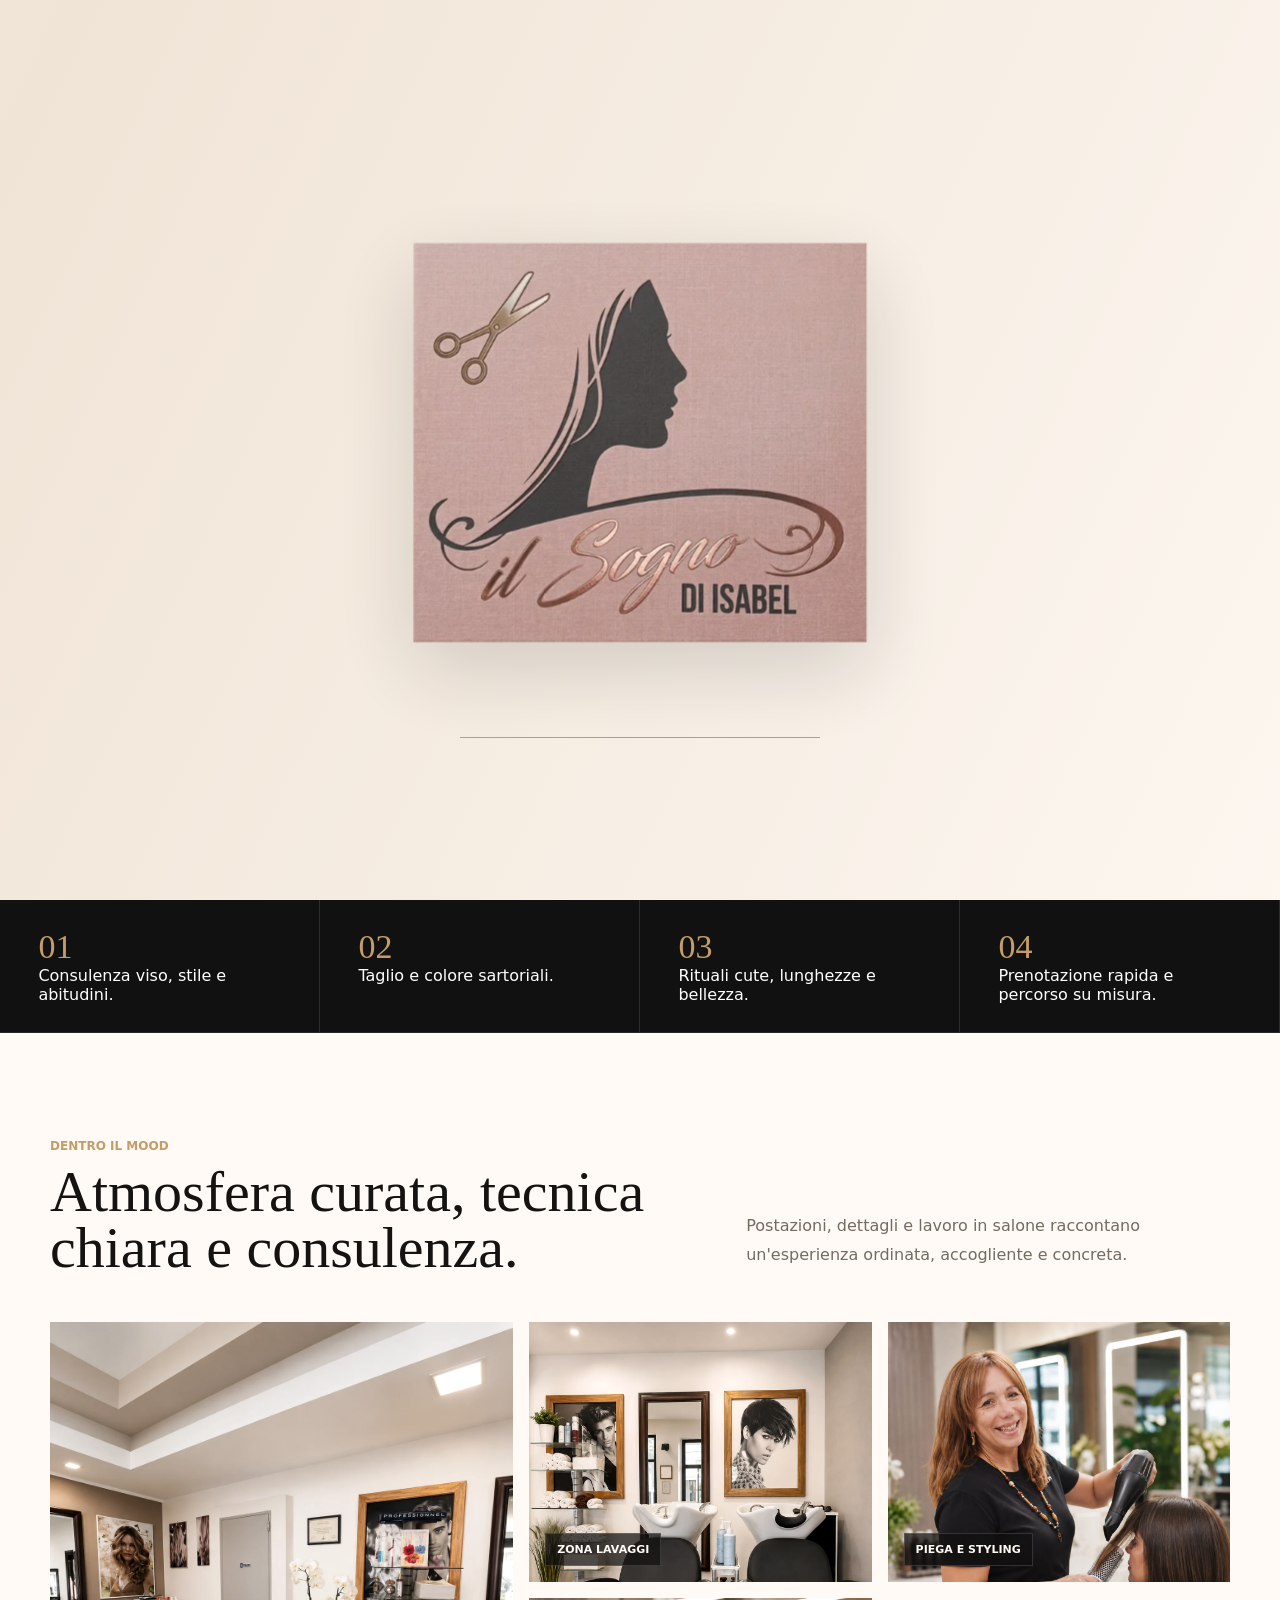
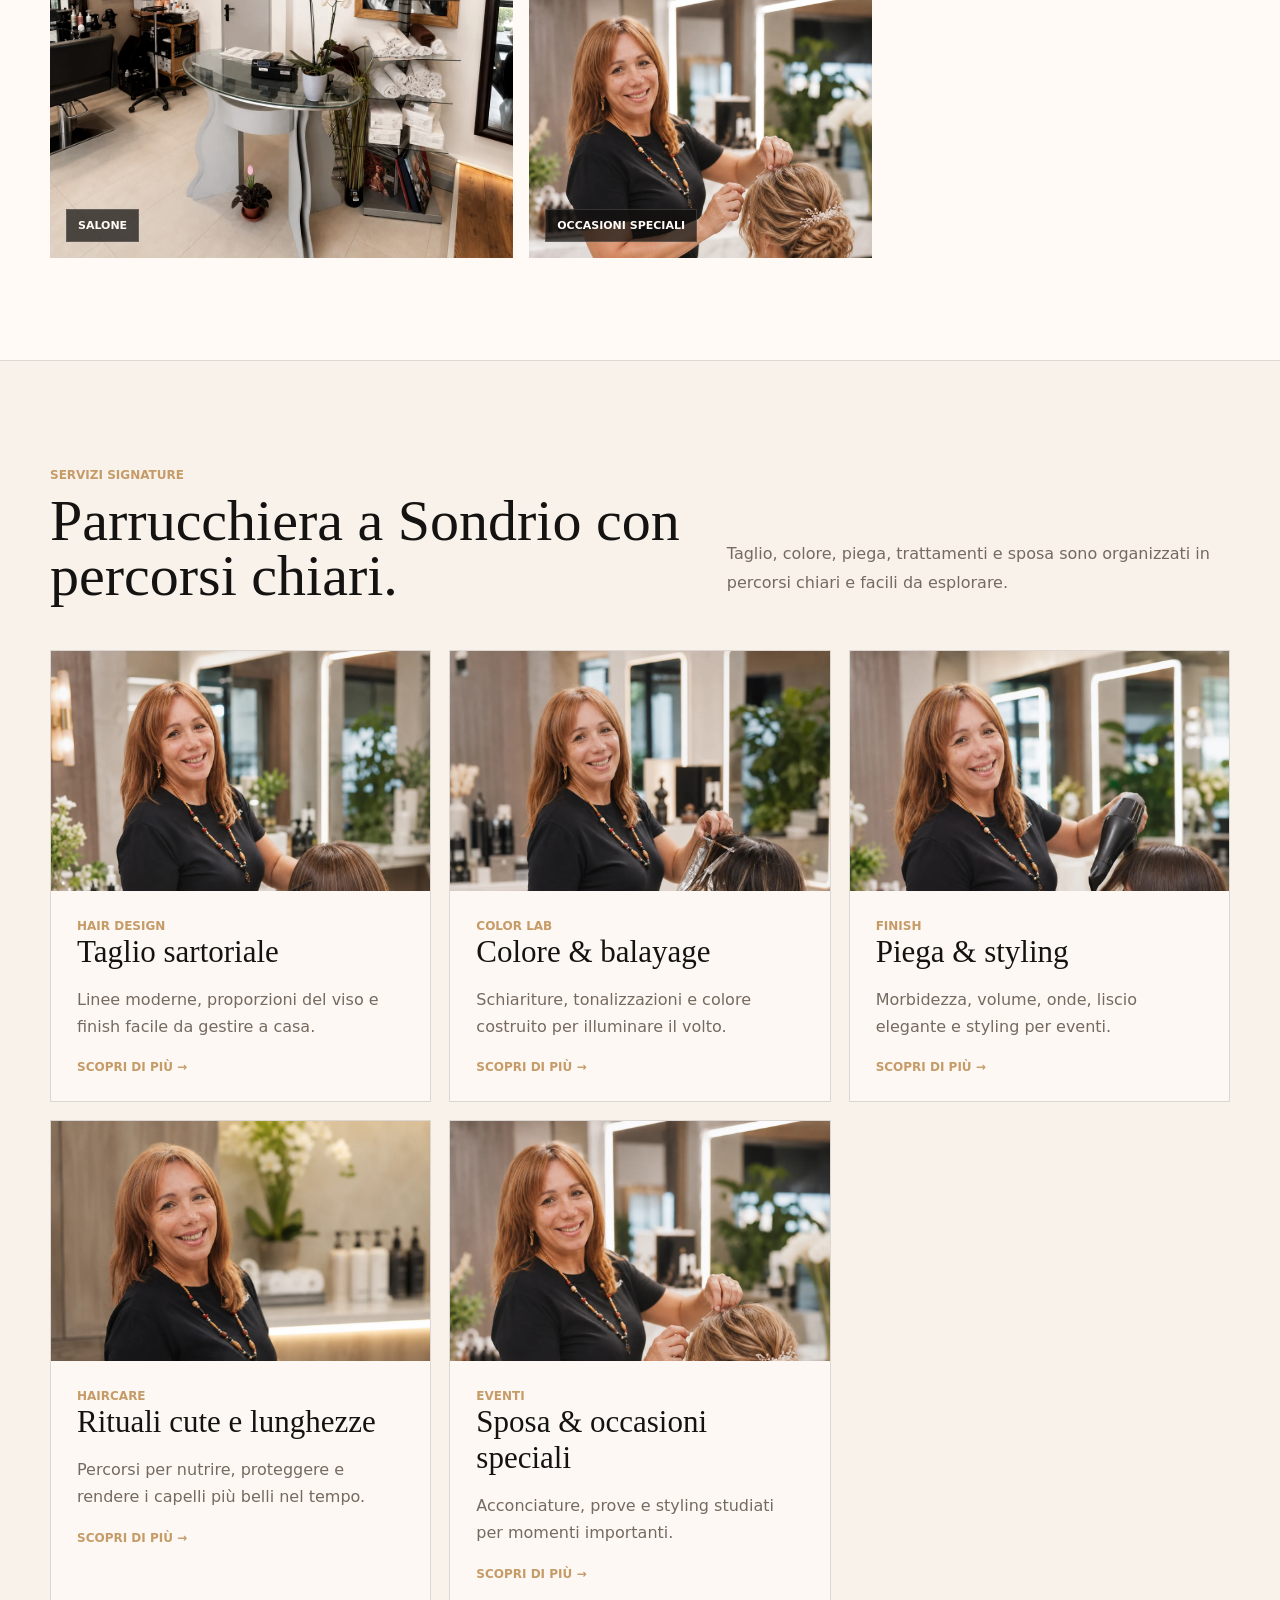
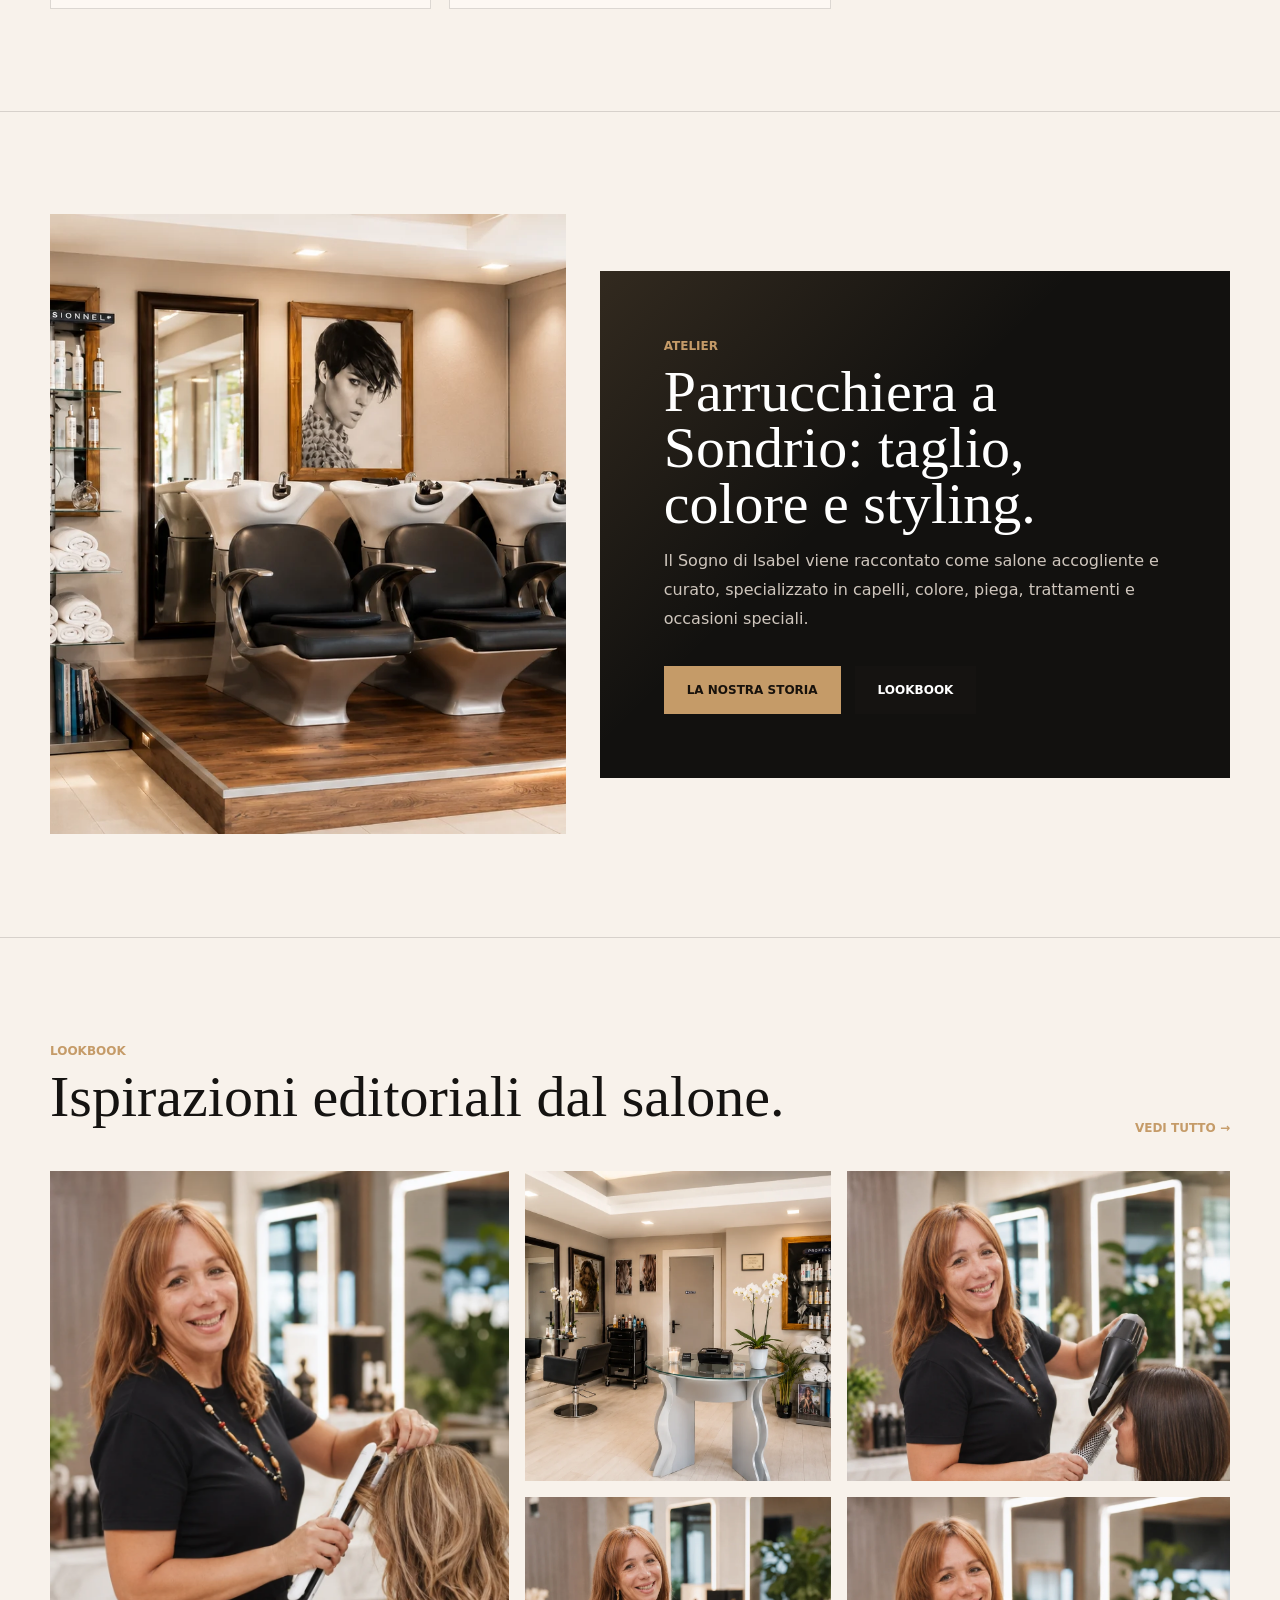
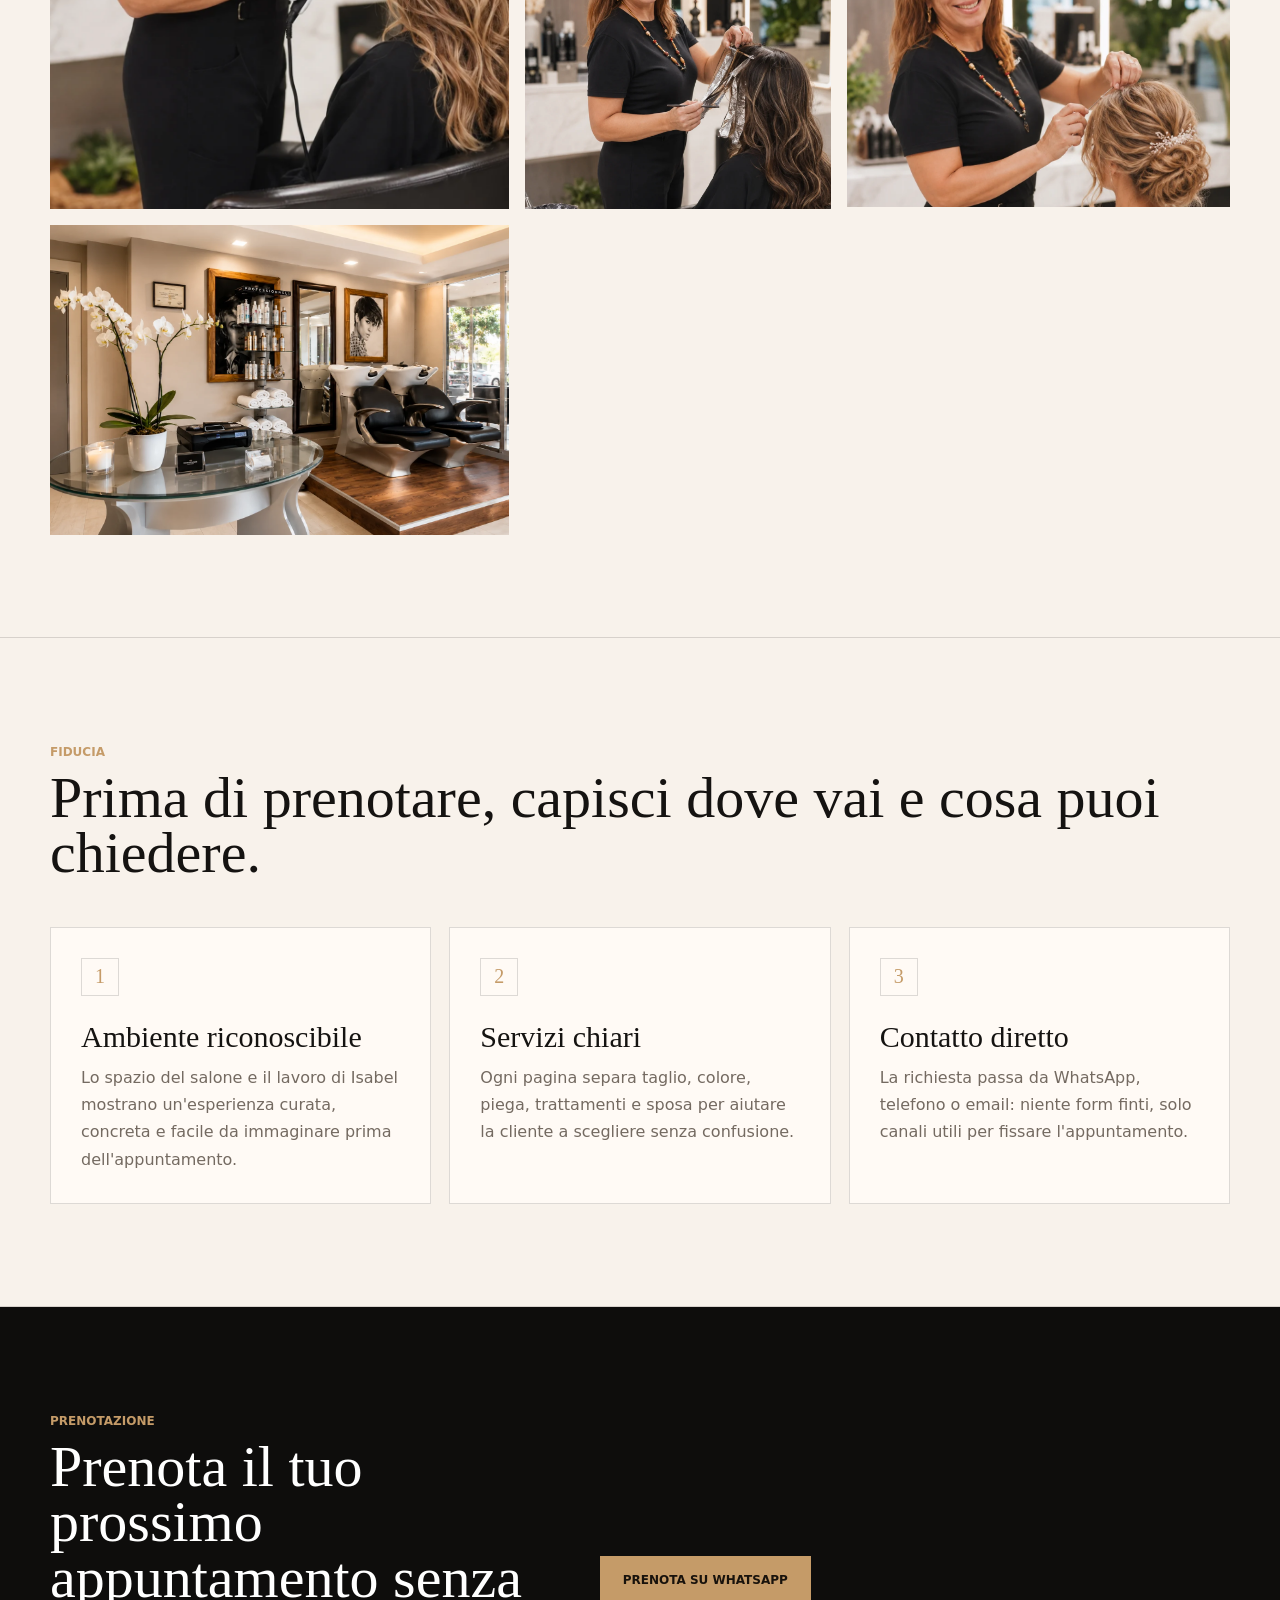
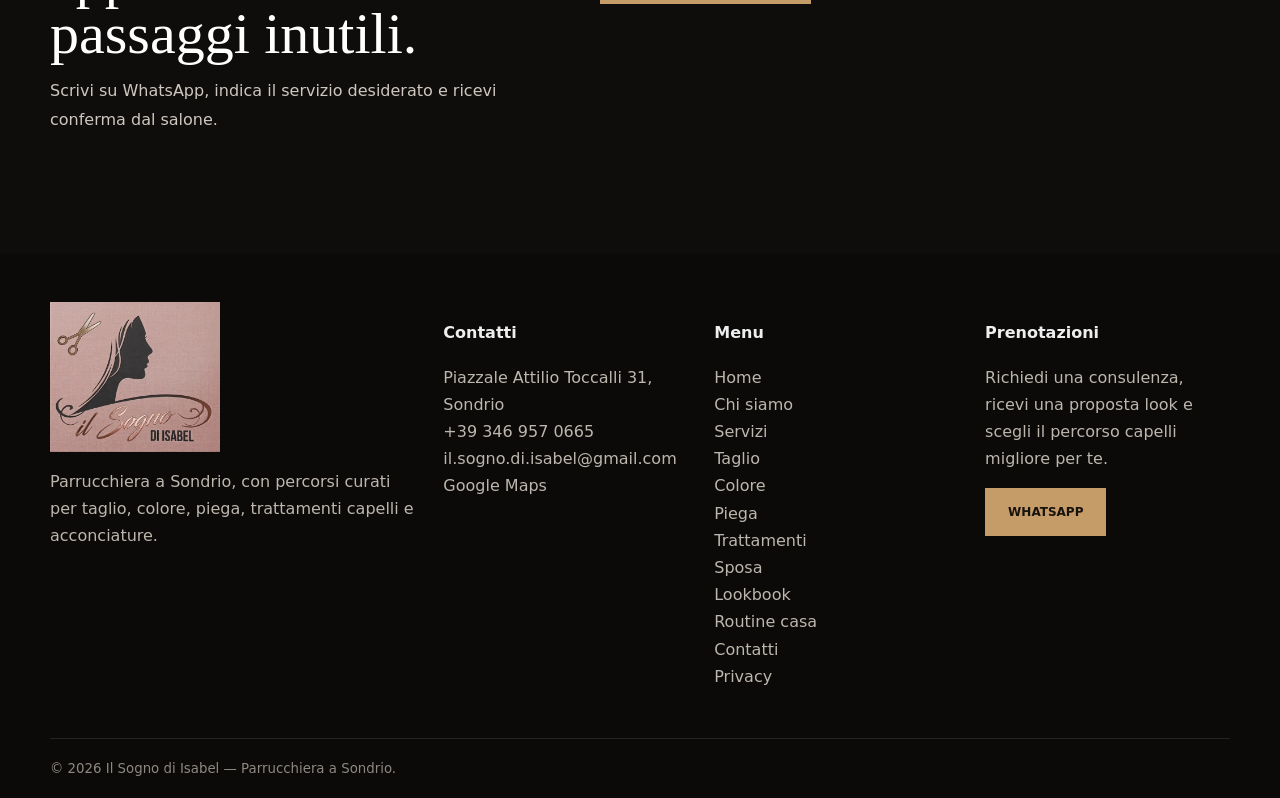
==== index.html @ 87ee3714 "Initial Il Sogno di Isabel site" ====
<!doctype html>
<html lang="it">
<head>
<meta charset="utf-8"><meta name="viewport" content="width=device-width, initial-scale=1">
<title>Il Sogno di Isabel — Home</title>
<meta name="description" content="Parrucchiera a Sondrio per taglio, colore, piega, trattamenti capelli e acconciature sposa da Il Sogno di Isabel.">
<link rel="canonical" href="https://ilsognodiisabel.it/">
<meta property="og:title" content="Il Sogno di Isabel — Parrucchiera a Sondrio">
<meta property="og:description" content="Taglio, colore, piega, trattamenti capelli e acconciature sposa a Sondrio.">
<meta property="og:type" content="website">
<meta property="og:url" content="https://ilsognodiisabel.it/">
<meta property="og:image" content="https://ilsognodiisabel.it/assets/salone-ingresso.webp">
<meta name="twitter:card" content="summary_large_image">
<link rel="icon" href="assets/logo-originale-optimized.webp"><link rel="stylesheet" href="styles.css">
<script type="application/ld+json">{"@context":"https://schema.org","@type":"HairSalon","name":"Il Sogno di Isabel","url":"https://ilsognodiisabel.it/","image":"https://ilsognodiisabel.it/assets/salone-ingresso.webp","telephone":"+393469570665","email":"il.sogno.di.isabel@gmail.com","address":{"@type":"PostalAddress","streetAddress":"Piazzale Attilio Toccalli 31","addressLocality":"Sondrio","addressCountry":"IT"},"openingHours":"Mo-Sa 09:00-18:30","sameAs":["https://www.instagram.com/il_sogno_acconciature/"],"priceRange":"€€"}</script>
</head>
<body>
<div class="site-loader" aria-hidden="true"><img src="assets/logo-originale-optimized.webp" alt=""><div class="loader-line"><span></span></div></div>
<div class="noise"></div>
<div class="topbar"><span>Piazzale Attilio Toccalli 31, Sondrio</span><span>+39 346 957 0665</span><span>Lun-Sab · 09:00-18:30</span></div>
<header class="nav">
  <a class="brand" href="index.html"><img src="assets/logo-originale-optimized.webp" alt="Il Sogno di Isabel logo"><span>Il Sogno di Isabel<small>Parrucchiera a Sondrio</small></span></a>
  <nav class="menu"><a class="active" href="index.html">Home</a><a class="" href="chi-siamo.html">Chi siamo</a><a class="" href="servizi.html">Servizi</a><a class="" href="taglio.html">Taglio</a><a class="" href="colore.html">Colore</a><a class="" href="piega-styling.html">Piega</a><a class="" href="trattamenti.html">Trattamenti</a></nav>
  <a class="btn" href="https://wa.me/393469570665?text=Buongiorno%2C%20vorrei%20prenotare%20un%20appuntamento%20da%20Il%20Sogno%20di%20Isabel.">Prenota</a><button class="hamb" aria-label="Menu">☰</button>
</header>
<nav class="mobile"><a href="index.html">Home</a><a href="chi-siamo.html">Chi siamo</a><a href="servizi.html">Servizi</a><a href="taglio.html">Taglio</a><a href="colore.html">Colore</a><a href="piega-styling.html">Piega</a><a href="trattamenti.html">Trattamenti</a><a href="sposa-eventi.html">Sposa</a><a href="lookbook.html">Lookbook</a><a href="shop.html">Routine casa</a><a href="contatti.html">Contatti</a><a href="privacy.html">Privacy</a><a class="btn" href="https://wa.me/393469570665?text=Buongiorno%2C%20vorrei%20prenotare%20un%20appuntamento%20da%20Il%20Sogno%20di%20Isabel.">Prenota</a></nav>
<main>
<section class="hero">
  <div class="hero-copy reveal"><span class="eyebrow">Hair salon</span><h1 class="headline">Il tuo sogno. Inizia dal tuo stile.</h1><p class="lead">Taglio, colore, piega e trattamenti capelli in un percorso moderno, femminile e facile da prenotare.</p><div class="hero-actions"><a class="btn gold" href="https://wa.me/393469570665?text=Buongiorno%2C%20vorrei%20prenotare%20un%20appuntamento%20da%20Il%20Sogno%20di%20Isabel.">WhatsApp</a><a class="btn light" href="servizi.html">Esplora servizi</a></div></div>
  <div class="hero-image"><img src="assets/isabel-taglio-dettaglio.webp" alt="Isabel al lavoro nel salone Il Sogno di Isabel"><div class="hero-stat"><strong>5</strong><p>percorsi dedicati a taglio, colore, piega, trattamenti e acconciature.</p></div></div>
</section>
<section class="strip"><div><strong>01</strong>Consulenza viso, stile e abitudini.</div><div><strong>02</strong>Taglio e colore sartoriali.</div><div><strong>03</strong>Rituali cute, lunghezze e bellezza.</div><div><strong>04</strong>Prenotazione rapida e percorso su misura.</div></section>
<section class="section photo-story">
  <div class="container section-title"><div><span class="kicker">Dentro il mood</span><h2 class="title">Atmosfera curata, tecnica chiara e consulenza.</h2></div><p class="text">Postazioni, dettagli e lavoro in salone raccontano un'esperienza ordinata, accogliente e concreta.</p></div>
  <div class="container photo-grid">
    <figure class="feature reveal"><img src="assets/salone-accoglienza.webp" alt="Interno del salone Il Sogno di Isabel"><figcaption>Salone</figcaption></figure>
    <figure class="reveal"><img src="assets/salone-lavaggi.webp" alt="Zona lavaggi del salone"><figcaption>Zona lavaggi</figcaption></figure>
    <figure class="reveal"><img src="assets/isabel-piega-caschetto.webp" alt="Isabel durante una piega"><figcaption>Piega e styling</figcaption></figure>
    <figure class="reveal"><img src="assets/isabel-raccolto-evento.webp" alt="Acconciatura raccolta per evento"><figcaption>Occasioni speciali</figcaption></figure>
  </div>
</section>
<section class="section"><div class="container section-title"><div><span class="kicker">Servizi signature</span><h2 class="title">Parrucchiera a Sondrio con percorsi chiari.</h2></div><p class="text">Taglio, colore, piega, trattamenti e sposa sono organizzati in percorsi chiari e facili da esplorare.</p></div><div class="container grid-3"><article class="card reveal"><div class="card-img"><img src="assets/isabel-taglio-caschetto.webp" alt="Taglio sartoriale"></div><span class="kicker">Hair design</span><h3>Taglio sartoriale</h3><p>Linee moderne, proporzioni del viso e finish facile da gestire a casa.</p><a class="link" href="taglio.html">Scopri di più →</a></article><article class="card reveal"><div class="card-img"><img src="assets/isabel-colore-foils.webp" alt="Colore & balayage"></div><span class="kicker">Color lab</span><h3>Colore & balayage</h3><p>Schiariture, tonalizzazioni e colore costruito per illuminare il volto.</p><a class="link" href="colore.html">Scopri di più →</a></article><article class="card reveal"><div class="card-img"><img src="assets/isabel-piega-caschetto.webp" alt="Piega & styling"></div><span class="kicker">Finish</span><h3>Piega & styling</h3><p>Morbidezza, volume, onde, liscio elegante e styling per eventi.</p><a class="link" href="piega-styling.html">Scopri di più →</a></article><article class="card reveal"><div class="card-img"><img src="assets/isabel-lavaggio.webp" alt="Rituali cute e lunghezze"></div><span class="kicker">Haircare</span><h3>Rituali cute e lunghezze</h3><p>Percorsi per nutrire, proteggere e rendere i capelli più belli nel tempo.</p><a class="link" href="trattamenti.html">Scopri di più →</a></article><article class="card reveal"><div class="card-img"><img src="assets/isabel-raccolto-evento.webp" alt="Sposa & occasioni speciali"></div><span class="kicker">Eventi</span><h3>Sposa & occasioni speciali</h3><p>Acconciature, prove e styling studiati per momenti importanti.</p><a class="link" href="sposa-eventi.html">Scopri di più →</a></article></div></section>
<section class="section"><div class="container split"><div class="split-img reveal"><img src="assets/salone-poltrone.webp" alt="Postazioni del salone Il Sogno di Isabel"></div><div class="panel reveal"><span class="kicker">Atelier</span><h2 class="title">Parrucchiera a Sondrio: taglio, colore e styling.</h2><p class="text">Il Sogno di Isabel viene raccontato come salone accogliente e curato, specializzato in capelli, colore, piega, trattamenti e occasioni speciali.</p><div class="hero-actions"><a class="btn gold" href="chi-siamo.html">La nostra storia</a><a class="btn" href="lookbook.html">Lookbook</a></div></div></div></section>
<section class="section"><div class="container section-title"><div><span class="kicker">Lookbook</span><h2 class="title">Ispirazioni editoriali dal salone.</h2></div><a class="link" href="lookbook.html">Vedi tutto →</a></div><div class="container masonry"><img class="reveal" data-lightbox src="assets/isabel-taglio-dettaglio.webp" alt="Lookbook Il Sogno di Isabel"><img class="reveal" data-lightbox src="assets/salone-ambiente.webp" alt="Lookbook Il Sogno di Isabel"><img class="reveal" data-lightbox src="assets/isabel-piega-caschetto.webp" alt="Lookbook Il Sogno di Isabel"><img class="reveal" data-lightbox src="assets/isabel-colore-foils.webp" alt="Lookbook Il Sogno di Isabel"><img class="reveal" data-lightbox src="assets/isabel-raccolto-evento.webp" alt="Lookbook Il Sogno di Isabel"><img class="reveal" data-lightbox src="assets/salone-dettaglio-orchidea.webp" alt="Lookbook Il Sogno di Isabel"></div></section>
<section class="section"><div class="container section-title"><div><span class="kicker">Fiducia</span><h2 class="title">Prima di prenotare, capisci dove vai e cosa puoi chiedere.</h2></div></div><div class="container trust-row"><article class="trust-item reveal"><span>1</span><h3>Ambiente riconoscibile</h3><p>Lo spazio del salone e il lavoro di Isabel mostrano un'esperienza curata, concreta e facile da immaginare prima dell'appuntamento.</p></article><article class="trust-item reveal"><span>2</span><h3>Servizi chiari</h3><p>Ogni pagina separa taglio, colore, piega, trattamenti e sposa per aiutare la cliente a scegliere senza confusione.</p></article><article class="trust-item reveal"><span>3</span><h3>Contatto diretto</h3><p>La richiesta passa da WhatsApp, telefono o email: niente form finti, solo canali utili per fissare l'appuntamento.</p></article></div></section>
<section class="section cta"><div class="container split"><div><span class="kicker">Prenotazione</span><h2 class="title">Prenota il tuo prossimo appuntamento senza passaggi inutili.</h2><p class="text">Scrivi su WhatsApp, indica il servizio desiderato e ricevi conferma dal salone.</p></div><div><a class="btn gold" href="https://wa.me/393469570665?text=Buongiorno%2C%20vorrei%20prenotare%20un%20appuntamento%20da%20Il%20Sogno%20di%20Isabel.">Prenota su WhatsApp</a></div></div></section>
</main>
<footer class="footer">
  <div class="container footer-grid">
    <div><img src="assets/logo-originale-optimized.webp" alt="logo" class="footer-logo"><p>Parrucchiera a Sondrio, con percorsi curati per taglio, colore, piega, trattamenti capelli e acconciature.</p></div>
    <div><h4>Contatti</h4><p>Piazzale Attilio Toccalli 31, Sondrio<br><a href="tel:+393469570665">+39 346 957 0665</a><br><a href="mailto:il.sogno.di.isabel@gmail.com">il.sogno.di.isabel@gmail.com</a><br><a href="https://www.google.com/maps/search/?api=1&query=Piazzale%20Attilio%20Toccalli%2031%2C%20Sondrio" target="_blank" rel="noreferrer">Google Maps</a></p></div>
    <div><h4>Menu</h4><p><a href="index.html">Home</a><br><a href="chi-siamo.html">Chi siamo</a><br><a href="servizi.html">Servizi</a><br><a href="taglio.html">Taglio</a><br><a href="colore.html">Colore</a><br><a href="piega-styling.html">Piega</a><br><a href="trattamenti.html">Trattamenti</a><br><a href="sposa-eventi.html">Sposa</a><br><a href="lookbook.html">Lookbook</a><br><a href="shop.html">Routine casa</a><br><a href="contatti.html">Contatti</a><br><a href="privacy.html">Privacy</a><br></p></div>
    <div><h4>Prenotazioni</h4><p>Richiedi una consulenza, ricevi una proposta look e scegli il percorso capelli migliore per te.</p><a class="btn gold" href="https://wa.me/393469570665?text=Buongiorno%2C%20vorrei%20prenotare%20un%20appuntamento%20da%20Il%20Sogno%20di%20Isabel.">WhatsApp</a></div>
  </div>
  <div class="container"><small>© 2026 Il Sogno di Isabel — Parrucchiera a Sondrio.</small></div>
</footer>
<script src="script.js"></script>
</body></html>
---- styles.css ----
:root{
  --bg:#f8f2eb; --paper:#fffaf5; --ink:#151311; --muted:#746a61; --gold:#c59b68; --rose:#dfb7b1; --line:rgba(20,18,15,.14); --dark:#10100f; --soft:#efe4d9;
  --serif: Georgia, 'Times New Roman', serif; --sans: Inter, ui-sans-serif, system-ui, -apple-system, BlinkMacSystemFont, 'Segoe UI', sans-serif;
}
*{box-sizing:border-box} html{scroll-behavior:smooth} body{margin:0;background:var(--bg);color:var(--ink);font-family:var(--sans);overflow-x:hidden} a{color:inherit;text-decoration:none} img{max-width:100%;display:block}
.site-loader{position:fixed;inset:0;z-index:10000;display:grid;place-items:center;background:var(--bg);transition:opacity .7s ease,visibility .7s ease;overflow:hidden}.site-loader:before{content:"";position:absolute;inset:0;background:linear-gradient(115deg,rgba(255,250,245,.78),rgba(197,155,104,.16),rgba(255,250,245,.9));background-size:220% 220%;animation:loaderWash 3s ease-in-out forwards}.site-loader img{position:relative;width:min(74vw,460px);height:auto;filter:drop-shadow(0 28px 42px rgba(0,0,0,.16));animation:loaderLogo 3s ease forwards}.loader-line{position:absolute;left:50%;bottom:18vh;width:min(58vw,360px);height:1px;transform:translateX(-50%);background:rgba(21,19,17,.18);overflow:hidden}.loader-line span{display:block;width:100%;height:100%;background:var(--gold);transform-origin:left;animation:loaderLine 3s ease forwards}body.loader-done .site-loader{opacity:0;visibility:hidden;pointer-events:none}@keyframes loaderWash{0%{background-position:0 50%}100%{background-position:100% 50%}}@keyframes loaderLogo{0%{opacity:0;transform:translateY(18px) scale(.96)}18%,82%{opacity:1;transform:translateY(0) scale(1)}100%{opacity:.92;transform:translateY(-8px) scale(.985)}}@keyframes loaderLine{0%{transform:scaleX(0)}100%{transform:scaleX(1)}}
body:before{content:"";position:fixed;inset:0;background:linear-gradient(90deg,rgba(0,0,0,.022) 1px,transparent 1px),linear-gradient(rgba(0,0,0,.018) 1px,transparent 1px);background-size:72px 72px,72px 72px;pointer-events:none;z-index:-2}.noise{position:fixed;inset:0;opacity:.06;pointer-events:none;z-index:9999;background-image:url("data:image/svg+xml,%3Csvg viewBox='0 0 256 256' xmlns='http://www.w3.org/2000/svg'%3E%3Cfilter id='n'%3E%3CfeTurbulence type='fractalNoise' baseFrequency='.9' numOctaves='4' stitchTiles='stitch'/%3E%3C/filter%3E%3Crect width='100%25' height='100%25' filter='url(%23n)' opacity='.65'/%3E%3C/svg%3E")}
.topbar{height:38px;background:#0e0d0c;color:#ede7df;display:flex;align-items:center;justify-content:center;font-size:12px;letter-spacing:0;text-transform:uppercase}.topbar span{opacity:.72;margin:0 18px}.nav{height:80px;padding:0 clamp(18px,5vw,72px);display:flex;align-items:center;justify-content:space-between;position:sticky;top:0;background:rgba(248,242,235,.78);backdrop-filter:blur(18px);z-index:80;border-bottom:1px solid var(--line)}.brand{display:flex;align-items:center;gap:12px;font-weight:800;letter-spacing:0;text-transform:uppercase}.brand img{width:92px;height:62px;object-fit:contain;border-radius:0;box-shadow:none}.brand small{display:block;font-size:10px;color:var(--muted);letter-spacing:0;margin-top:4px}.menu{display:flex;gap:26px;align-items:center}.menu a{font-size:12px;font-weight:700;text-transform:uppercase;letter-spacing:0;position:relative}.menu a:after{content:"";position:absolute;left:0;bottom:-8px;width:0;height:1px;background:var(--gold);transition:.3s}.menu a:hover:after,.menu a.active:after{width:100%}.btn{display:inline-flex;align-items:center;justify-content:center;gap:10px;white-space:nowrap;min-height:48px;padding:0 22px;border:1px solid var(--ink);background:var(--ink);color:#fff;font-size:12px;letter-spacing:0;text-transform:uppercase;font-weight:800;transition:.35s;border-radius:0}.btn:hover{transform:translateY(-2px);box-shadow:0 16px 40px rgba(0,0,0,.16)}.btn:active{transform:translateY(0) scale(.98)}.btn:focus-visible,.link:focus-visible,.menu a:focus-visible,.mobile a:focus-visible,.hamb:focus-visible{outline:2px solid var(--gold);outline-offset:4px}.btn.light{background:transparent;color:var(--ink)}.btn.gold{background:var(--gold);border-color:var(--gold);color:#18120c}.hamb{display:none;background:none;border:0;font-size:28px}.mobile{display:none}.container{width:min(1180px,calc(100% - 44px));margin:auto}.wide{width:min(1460px,calc(100% - 36px));margin:auto}.hero{min-height:calc(100vh - 118px);display:grid;grid-template-columns:1.04fr .96fr;align-items:stretch;border-bottom:1px solid var(--line)}.hero-copy{padding:clamp(54px,8vw,110px) clamp(26px,7vw,98px);display:flex;flex-direction:column;justify-content:center;position:relative}.eyebrow{font-size:12px;letter-spacing:0;text-transform:uppercase;color:var(--gold);font-weight:800}.headline{font-family:var(--serif);font-size:88px;line-height:.88;font-weight:400;letter-spacing:0;margin:20px 0}.lead{font-size:20px;line-height:1.7;color:var(--muted);max-width:560px}.hero-actions{display:flex;gap:14px;flex-wrap:wrap;margin-top:32px}.hero-image{position:relative;min-height:620px;overflow:hidden;background:#111}.hero-image img{width:100%;height:100%;object-fit:cover;filter:saturate(.9) contrast(1.04)}.hero-image:after{content:"";position:absolute;inset:0;background:linear-gradient(90deg,rgba(0,0,0,.20),transparent 35%),linear-gradient(0deg,rgba(0,0,0,.42),transparent 45%)}.hero-stat{position:absolute;right:28px;bottom:28px;background:rgba(255,250,245,.9);backdrop-filter:blur(14px);padding:24px;max-width:310px}.hero-stat strong{display:block;font-family:var(--serif);font-size:42px;font-weight:400;line-height:.9}.strip{background:#111;color:#fff;display:grid;grid-template-columns:repeat(4,1fr);border-bottom:1px solid rgba(255,255,255,.1)}.strip div{padding:28px clamp(16px,3vw,42px);border-right:1px solid rgba(255,255,255,.12)}.strip strong{display:block;color:var(--gold);font-family:var(--serif);font-size:34px;font-weight:400}.section{padding:clamp(66px,8vw,126px) 0;border-bottom:1px solid var(--line)}.section-title{display:flex;align-items:end;justify-content:space-between;gap:28px;margin-bottom:36px}.kicker{font-size:12px;letter-spacing:0;text-transform:uppercase;color:var(--gold);font-weight:800}.title{font-family:var(--serif);font-size:58px;line-height:.96;font-weight:400;letter-spacing:0;margin:10px 0}.panel-title{font-size:46px}.text{color:var(--muted);line-height:1.8;font-size:16px}.grid-3{display:grid;grid-template-columns:repeat(3,1fr);gap:18px}.grid-4{display:grid;grid-template-columns:repeat(4,1fr);gap:16px}.card{background:rgba(255,250,245,.72);border:1px solid var(--line);padding:26px;min-height:250px;position:relative;overflow:hidden}.card:hover img{transform:scale(1.04)}.card-img{height:240px;margin:-26px -26px 24px;overflow:hidden}.card-img img{height:100%;width:100%;object-fit:cover;transition:.6s}.card h3{font-family:var(--serif);font-size:31px;font-weight:400;letter-spacing:0;margin:0 0 10px}.card p{color:var(--muted);line-height:1.7}.link{font-size:12px;letter-spacing:0;text-transform:uppercase;font-weight:800;color:var(--gold)}.split{display:grid;grid-template-columns:.9fr 1.1fr;gap:34px;align-items:center}.split-img{height:620px;overflow:hidden}.split-img img{width:100%;height:100%;object-fit:cover}.panel{background:#12110f;color:#fff;padding:clamp(38px,5vw,74px);position:relative;overflow:hidden}.panel:before{content:"";position:absolute;inset:0;background:linear-gradient(135deg,rgba(197,155,104,.18),transparent 42%);pointer-events:none}.panel>*{position:relative}.panel .text{color:#cfc6bd}.masonry{display:grid;grid-template-columns:1.2fr .8fr 1fr;gap:16px}.masonry img{height:310px;width:100%;object-fit:cover}.masonry img:nth-child(1){grid-row:span 2;height:638px}.masonry img:nth-child(4){height:312px}.quote-row{display:grid;grid-template-columns:repeat(3,1fr);gap:18px}.quote{background:#fffaf5;border:1px solid var(--line);padding:32px}.quote .stars{color:var(--gold);letter-spacing:0}.cta{background:#0e0d0c;color:#fff}.cta .title{color:#fff}.cta .text{color:#cfc7bf}.footer{background:#0b0a09;color:#eee;padding:48px 0 22px}.footer-grid{display:grid;grid-template-columns:1.5fr 1fr 1fr 1fr;gap:26px}.footer-logo{width:170px;height:auto;margin-bottom:16px}.footer p,.footer a{color:#bdb6ad;line-height:1.7}.footer small{display:block;border-top:1px solid rgba(255,255,255,.1);padding-top:22px;margin-top:32px;color:#8e8880}.page-hero{padding:96px 0 68px}.page-hero .title{max-width:850px}.breadcrumbs{font-size:12px;text-transform:uppercase;letter-spacing:0;color:var(--muted)}.service-detail{display:grid;grid-template-columns:1fr 1fr;gap:26px}.service-detail img{height:560px;width:100%;object-fit:cover}.numbered{counter-reset:item}.numbered li{list-style:none;border-bottom:1px solid var(--line);padding:22px 0;color:var(--muted);line-height:1.7}.numbered li:before{counter-increment:item;content:"0" counter(item);font-family:var(--serif);font-size:34px;color:var(--gold);margin-right:22px}.price-list{display:grid;grid-template-columns:repeat(2,1fr);gap:14px}.price{display:flex;justify-content:space-between;gap:24px;border-bottom:1px solid var(--line);padding:18px 0}.shop-row{display:grid;grid-template-columns:repeat(4,1fr);gap:16px}.product{background:#fffaf5;border:1px solid var(--line);padding:18px}.product img{height:220px;width:100%;object-fit:cover;margin-bottom:16px}.tag{display:inline-block;padding:8px 10px;border:1px solid var(--line);font-size:11px;letter-spacing:0;text-transform:uppercase;color:var(--muted);margin:4px 4px 4px 0}.reveal{opacity:0;transform:translateY(28px);transition:opacity .8s ease,transform .8s ease}.reveal.in{opacity:1;transform:none}.photo-story{background:#fffaf5}.photo-grid{display:grid;grid-template-columns:1.15fr .85fr .85fr;grid-auto-rows:260px;gap:16px}.photo-grid figure{position:relative;margin:0;overflow:hidden;background:#151311}.photo-grid figure.feature{grid-row:span 2}.photo-grid img{width:100%;height:100%;object-fit:cover;filter:saturate(.94) contrast(1.03);transition:transform .7s ease}.photo-grid figure:hover img{transform:scale(1.05)}.photo-grid figcaption{position:absolute;left:16px;bottom:16px;padding:9px 11px;background:rgba(17,16,15,.72);border:1px solid rgba(255,255,255,.14);color:#fffaf5;font-size:11px;letter-spacing:0;text-transform:uppercase;font-weight:800}
@media(max-width:980px){.menu,.nav>.btn{display:none}.hamb{display:block}.mobile.open{display:flex}.mobile{position:fixed;inset:80px 0 auto 0;background:rgba(248,242,235,.96);backdrop-filter:blur(18px);z-index:90;flex-direction:column;padding:20px 28px;border-bottom:1px solid var(--line)}.mobile a{padding:16px 0;border-bottom:1px solid var(--line);text-transform:uppercase;letter-spacing:0;font-size:13px}.hero,.split,.service-detail{grid-template-columns:1fr}.hero-image{min-height:520px}.strip,.grid-3,.grid-4,.quote-row,.shop-row,.footer-grid,.price-list,.photo-grid{grid-template-columns:1fr}.photo-grid{grid-auto-rows:300px}.photo-grid figure.feature{grid-row:auto}.masonry{grid-template-columns:1fr}.masonry img,.masonry img:nth-child(1){height:320px}.section-title{display:block}.headline{font-size:62px}.brand span{display:none}}
@media(max-width:620px){.topbar{font-size:9px}.topbar span{margin:0 6px}.hero-copy{padding:48px 24px}.headline{font-size:52px}.title{font-size:42px}.hero-actions .btn{width:100%}.hero-stat{left:18px;right:18px}.nav{height:78px}.mobile{inset:78px 0 auto 0}.brand img{width:78px;height:52px;object-fit:contain}}

.field-label{display:block;margin:0 0 8px;color:var(--muted);line-height:1.6;font-size:14px}.field-input{width:100%;padding:15px 16px;border:1px solid var(--line);background:#fffaf5;color:var(--ink);font:inherit;margin-bottom:14px}.field-input:focus{outline:2px solid rgba(197,155,104,.38);outline-offset:2px}.form-note{margin:4px 0 18px;color:var(--muted);font-size:13px;line-height:1.6}.contact-actions-inline{display:flex;gap:12px;flex-wrap:wrap;margin-top:22px}.trust-row{display:grid;grid-template-columns:repeat(3,1fr);gap:18px}.trust-item{background:#fffaf5;border:1px solid var(--line);padding:30px}.trust-item span{display:inline-grid;place-items:center;width:38px;height:38px;margin-bottom:24px;border:1px solid var(--line);color:var(--gold);font-family:var(--serif);font-size:20px}.trust-item h3{margin:0 0 10px;font-family:var(--serif);font-size:30px;font-weight:400}.trust-item p{margin:0;color:var(--muted);line-height:1.7}.map-link{display:inline-flex;margin-top:10px;color:var(--gold);font-size:12px;font-weight:800;text-transform:uppercase}

@media(max-width:980px){.nav{padding:0 16px}.hamb{display:grid;place-items:center;width:44px;height:44px;color:var(--ink)}.hero-copy,.page-hero,.panel,.card{min-width:0}.trust-row{grid-template-columns:1fr}.mobile{max-height:calc(100vh - 80px);overflow:auto}.mobile .btn{margin-top:8px}}
@media(max-width:620px){.container,.wide{width:calc(100% - 32px)}.topbar{justify-content:flex-start;overflow:hidden;white-space:nowrap;padding:0 12px}.hero{min-height:auto}.hero-image{min-height:420px}.hero-copy{padding:42px 20px 48px;overflow:hidden}.headline{font-size:42px;line-height:1;max-width:100%;overflow-wrap:break-word}.lead{font-size:17px;line-height:1.6;max-width:100%}.title{font-size:38px;line-height:1.02}.hero-actions{width:100%;margin-top:24px}.hero-stat{padding:18px;max-width:none}.hero-stat strong{font-size:34px}.strip div{padding:22px 18px}.section{padding:58px 0}.section-title{margin-bottom:26px}.card{padding:22px}.card-img{height:220px;margin:-22px -22px 20px}.panel{padding:32px 22px}.split-img,.service-detail img{height:420px}.footer{padding-top:40px}.footer-logo{width:136px}.quote,.trust-item{padding:24px}.price{display:block}.price span{display:block;margin-top:8px;color:var(--gold)}}

.product{display:flex;flex-direction:column;min-height:100%}.product .text{flex:1}.product .btn{width:100%;margin-top:14px}.routine-note{margin-top:18px;padding:26px;border:1px solid var(--line);background:rgba(255,250,245,.76);display:grid;grid-template-columns:auto 1fr;gap:18px;align-items:start}.routine-note strong{font-family:var(--serif);font-size:28px;font-weight:400;color:var(--gold)}.routine-note p{margin:0;color:var(--muted);line-height:1.7}
@media(max-width:980px){.routine-note{grid-template-columns:1fr}}
/* Foto con persone: ancorate in alto cosi la testa non viene mai tagliata (mobile e desktop) */
.hero-image img,.card-img img,.masonry img,.photo-grid img,.service-detail img,.split-img img{object-position:center top}
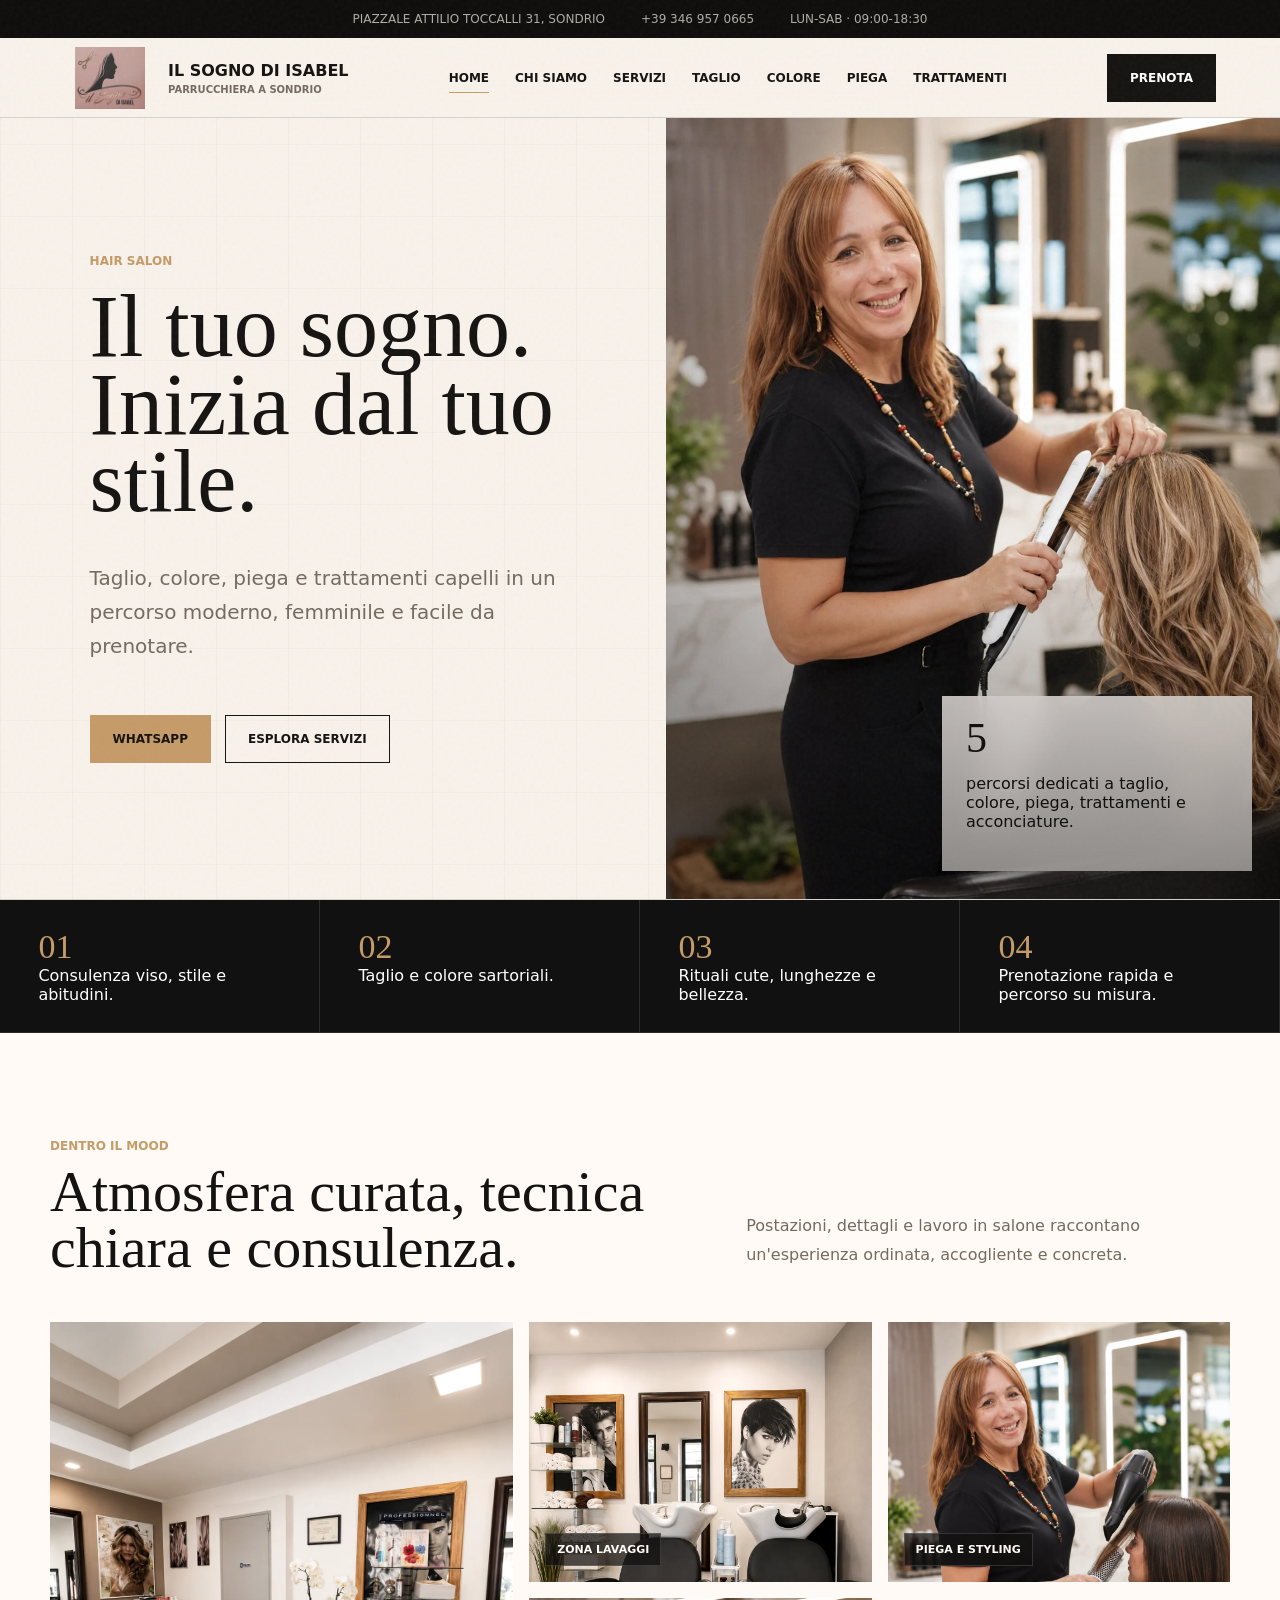
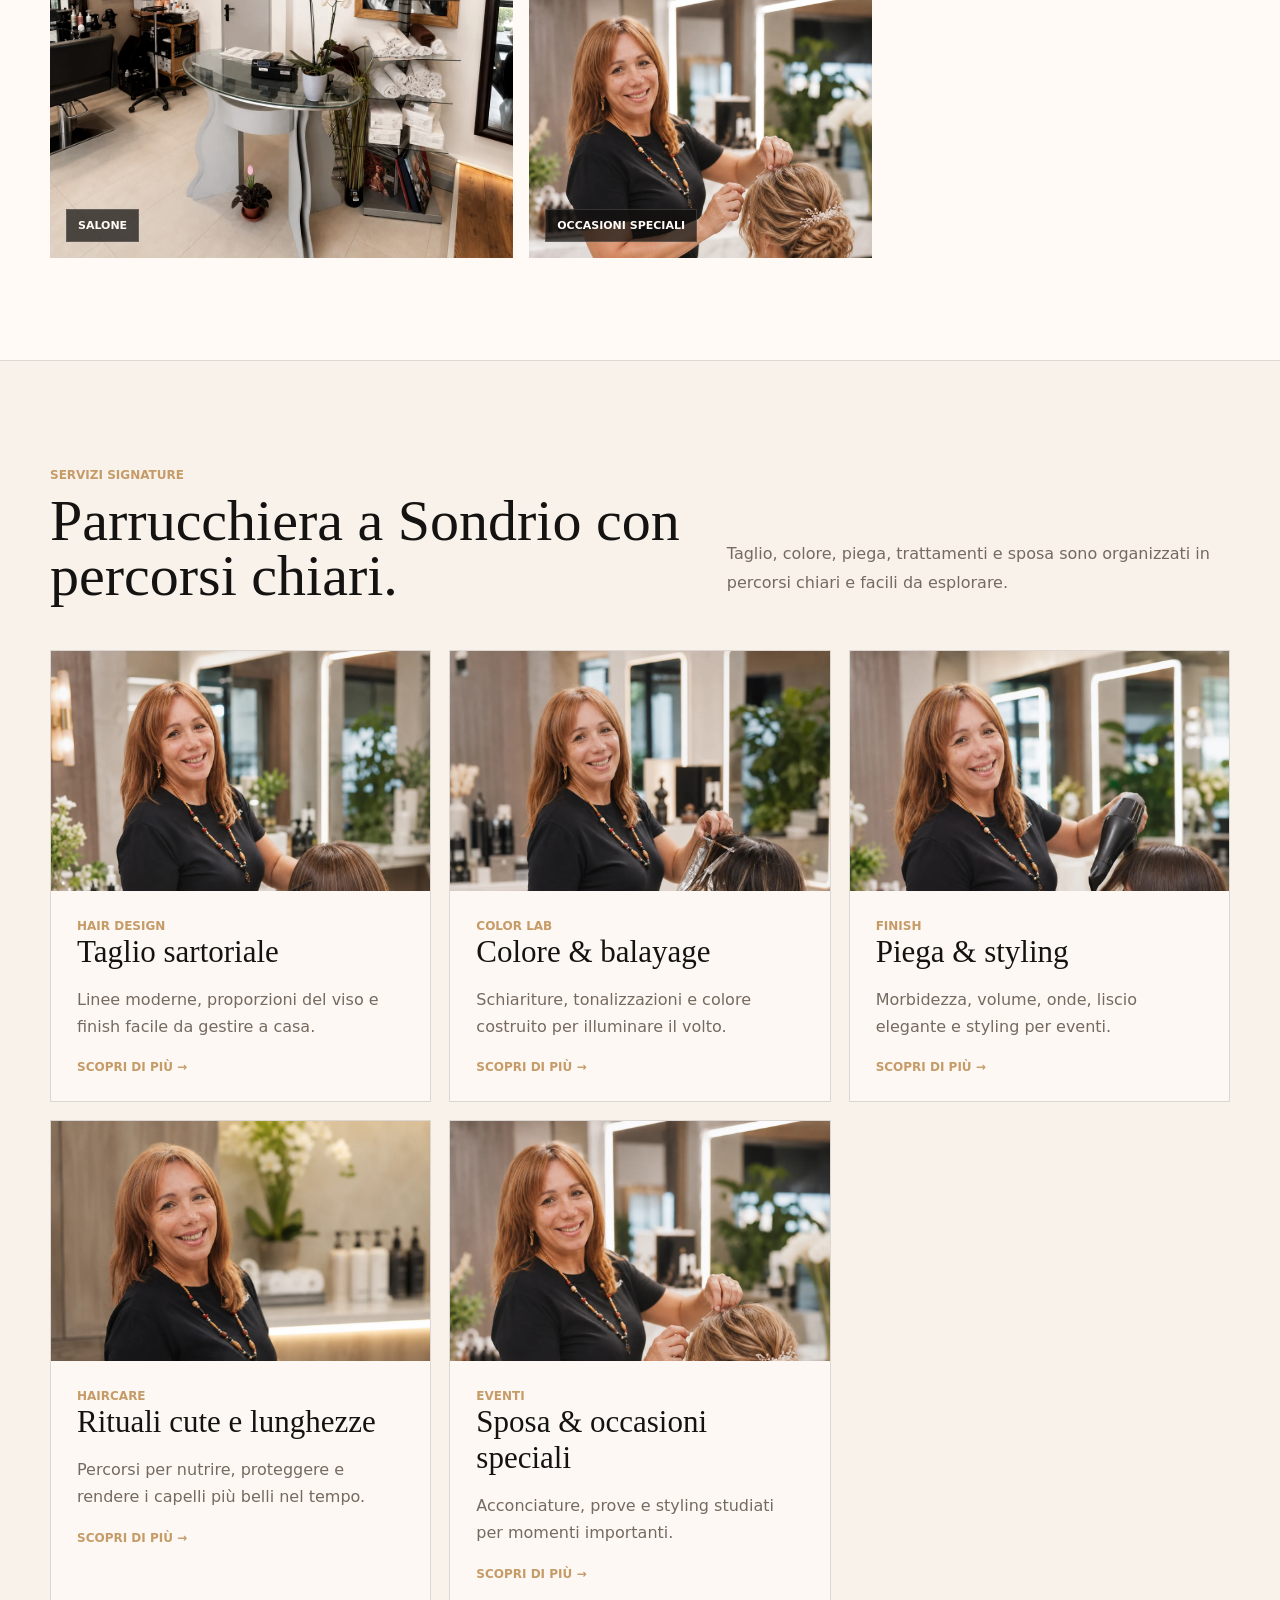
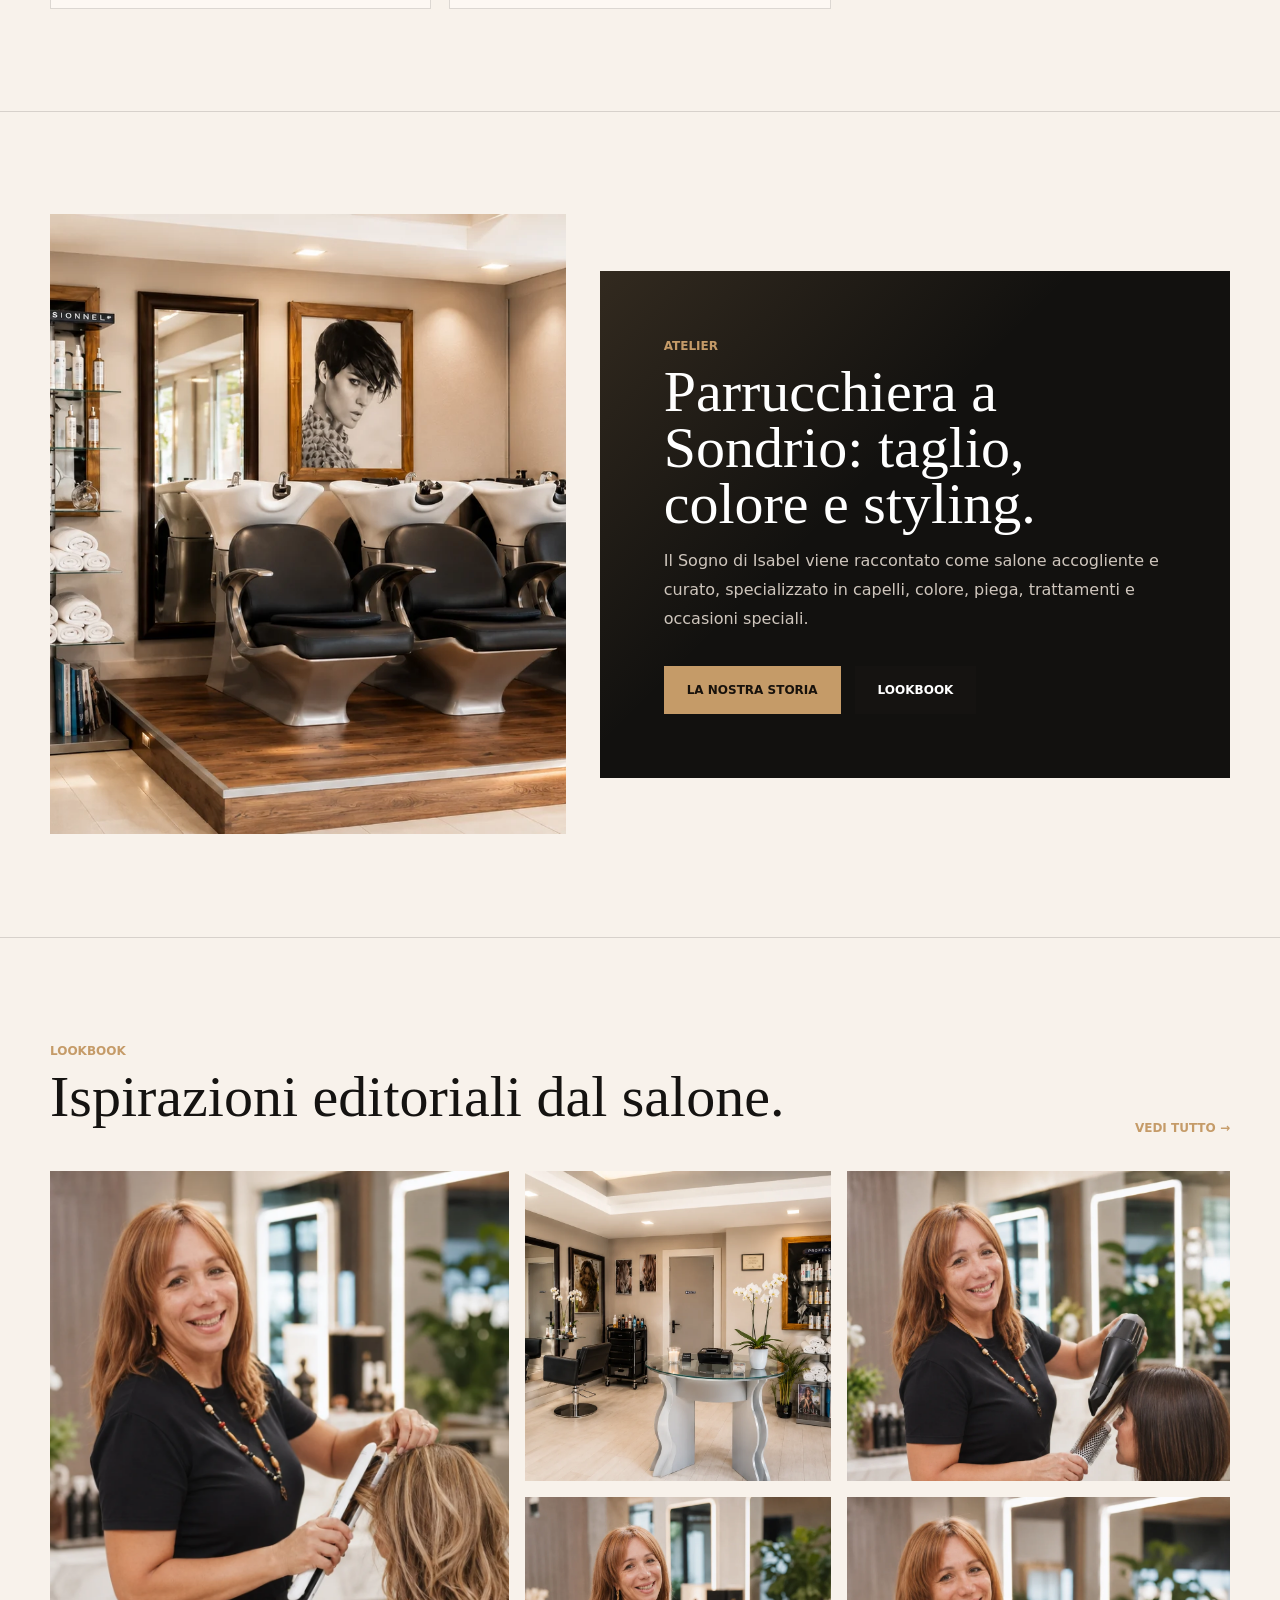
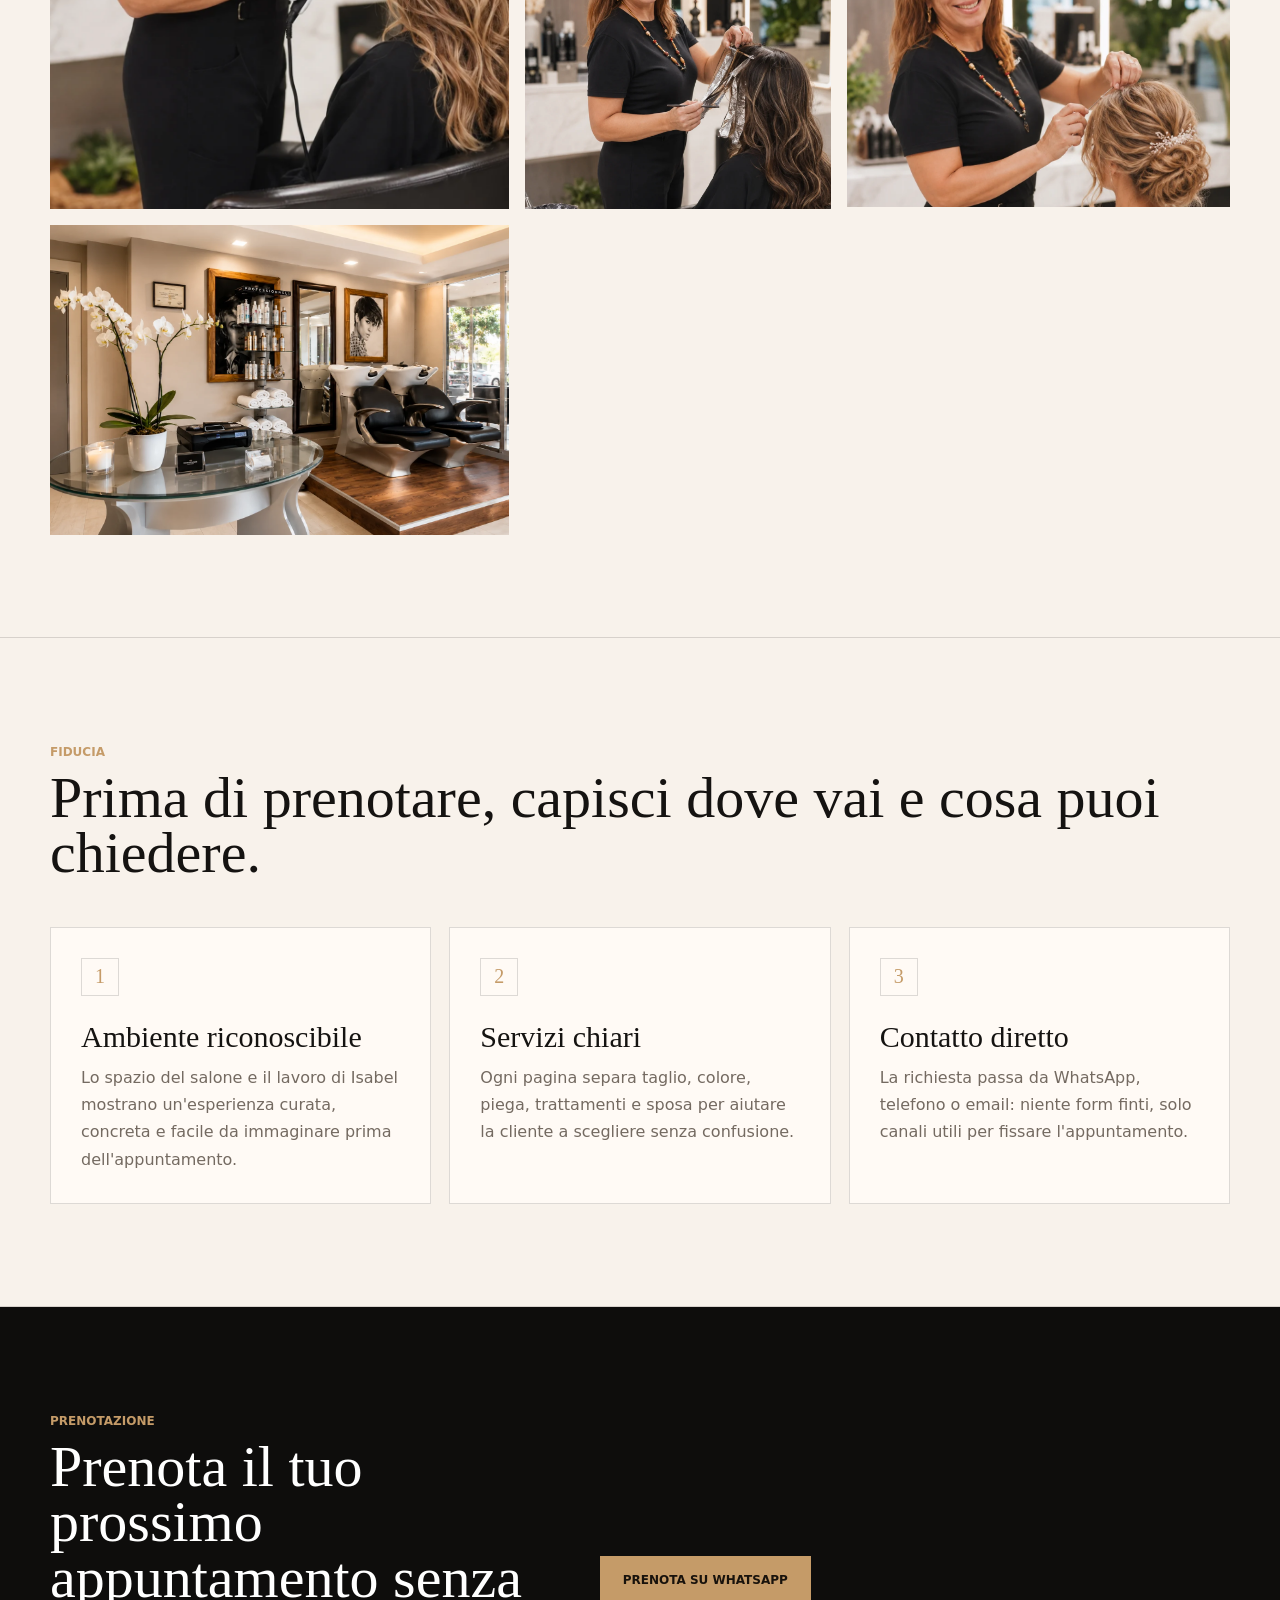
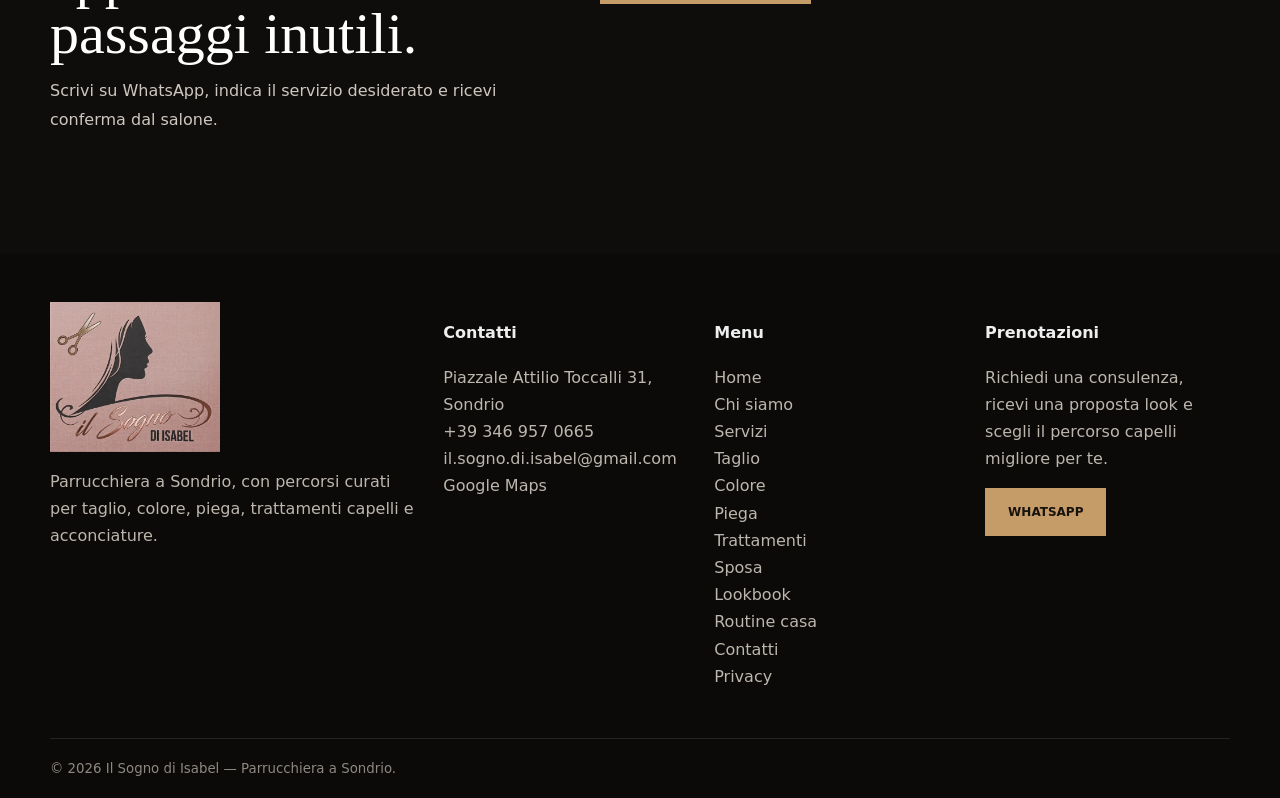
==== commit 72860fa7: "Update public URLs for GitHub Pages" ====
--- a/index.html
+++ b/index.html
@@ -4,15 +4,15 @@
 <meta charset="utf-8"><meta name="viewport" content="width=device-width, initial-scale=1">
 <title>Il Sogno di Isabel — Home</title>
 <meta name="description" content="Parrucchiera a Sondrio per taglio, colore, piega, trattamenti capelli e acconciature sposa da Il Sogno di Isabel.">
-<link rel="canonical" href="https://ilsognodiisabel.it/">
+<link rel="canonical" href="https://sosaai.github.io/il-sogno-di-isabel-site/">
 <meta property="og:title" content="Il Sogno di Isabel — Parrucchiera a Sondrio">
 <meta property="og:description" content="Taglio, colore, piega, trattamenti capelli e acconciature sposa a Sondrio.">
 <meta property="og:type" content="website">
-<meta property="og:url" content="https://ilsognodiisabel.it/">
-<meta property="og:image" content="https://ilsognodiisabel.it/assets/salone-ingresso.webp">
+<meta property="og:url" content="https://sosaai.github.io/il-sogno-di-isabel-site/">
+<meta property="og:image" content="https://sosaai.github.io/il-sogno-di-isabel-site/assets/salone-ingresso.webp">
 <meta name="twitter:card" content="summary_large_image">
 <link rel="icon" href="assets/logo-originale-optimized.webp"><link rel="stylesheet" href="styles.css">
-<script type="application/ld+json">{"@context":"https://schema.org","@type":"HairSalon","name":"Il Sogno di Isabel","url":"https://ilsognodiisabel.it/","image":"https://ilsognodiisabel.it/assets/salone-ingresso.webp","telephone":"+393469570665","email":"il.sogno.di.isabel@gmail.com","address":{"@type":"PostalAddress","streetAddress":"Piazzale Attilio Toccalli 31","addressLocality":"Sondrio","addressCountry":"IT"},"openingHours":"Mo-Sa 09:00-18:30","sameAs":["https://www.instagram.com/il_sogno_acconciature/"],"priceRange":"€€"}</script>
+<script type="application/ld+json">{"@context":"https://schema.org","@type":"HairSalon","name":"Il Sogno di Isabel","url":"https://sosaai.github.io/il-sogno-di-isabel-site/","image":"https://sosaai.github.io/il-sogno-di-isabel-site/assets/salone-ingresso.webp","telephone":"+393469570665","email":"il.sogno.di.isabel@gmail.com","address":{"@type":"PostalAddress","streetAddress":"Piazzale Attilio Toccalli 31","addressLocality":"Sondrio","addressCountry":"IT"},"openingHours":"Mo-Sa 09:00-18:30","sameAs":["https://www.instagram.com/il_sogno_acconciature/"],"priceRange":"€€"}</script>
 </head>
 <body>
 <div class="site-loader" aria-hidden="true"><img src="assets/logo-originale-optimized.webp" alt=""><div class="loader-line"><span></span></div></div>
